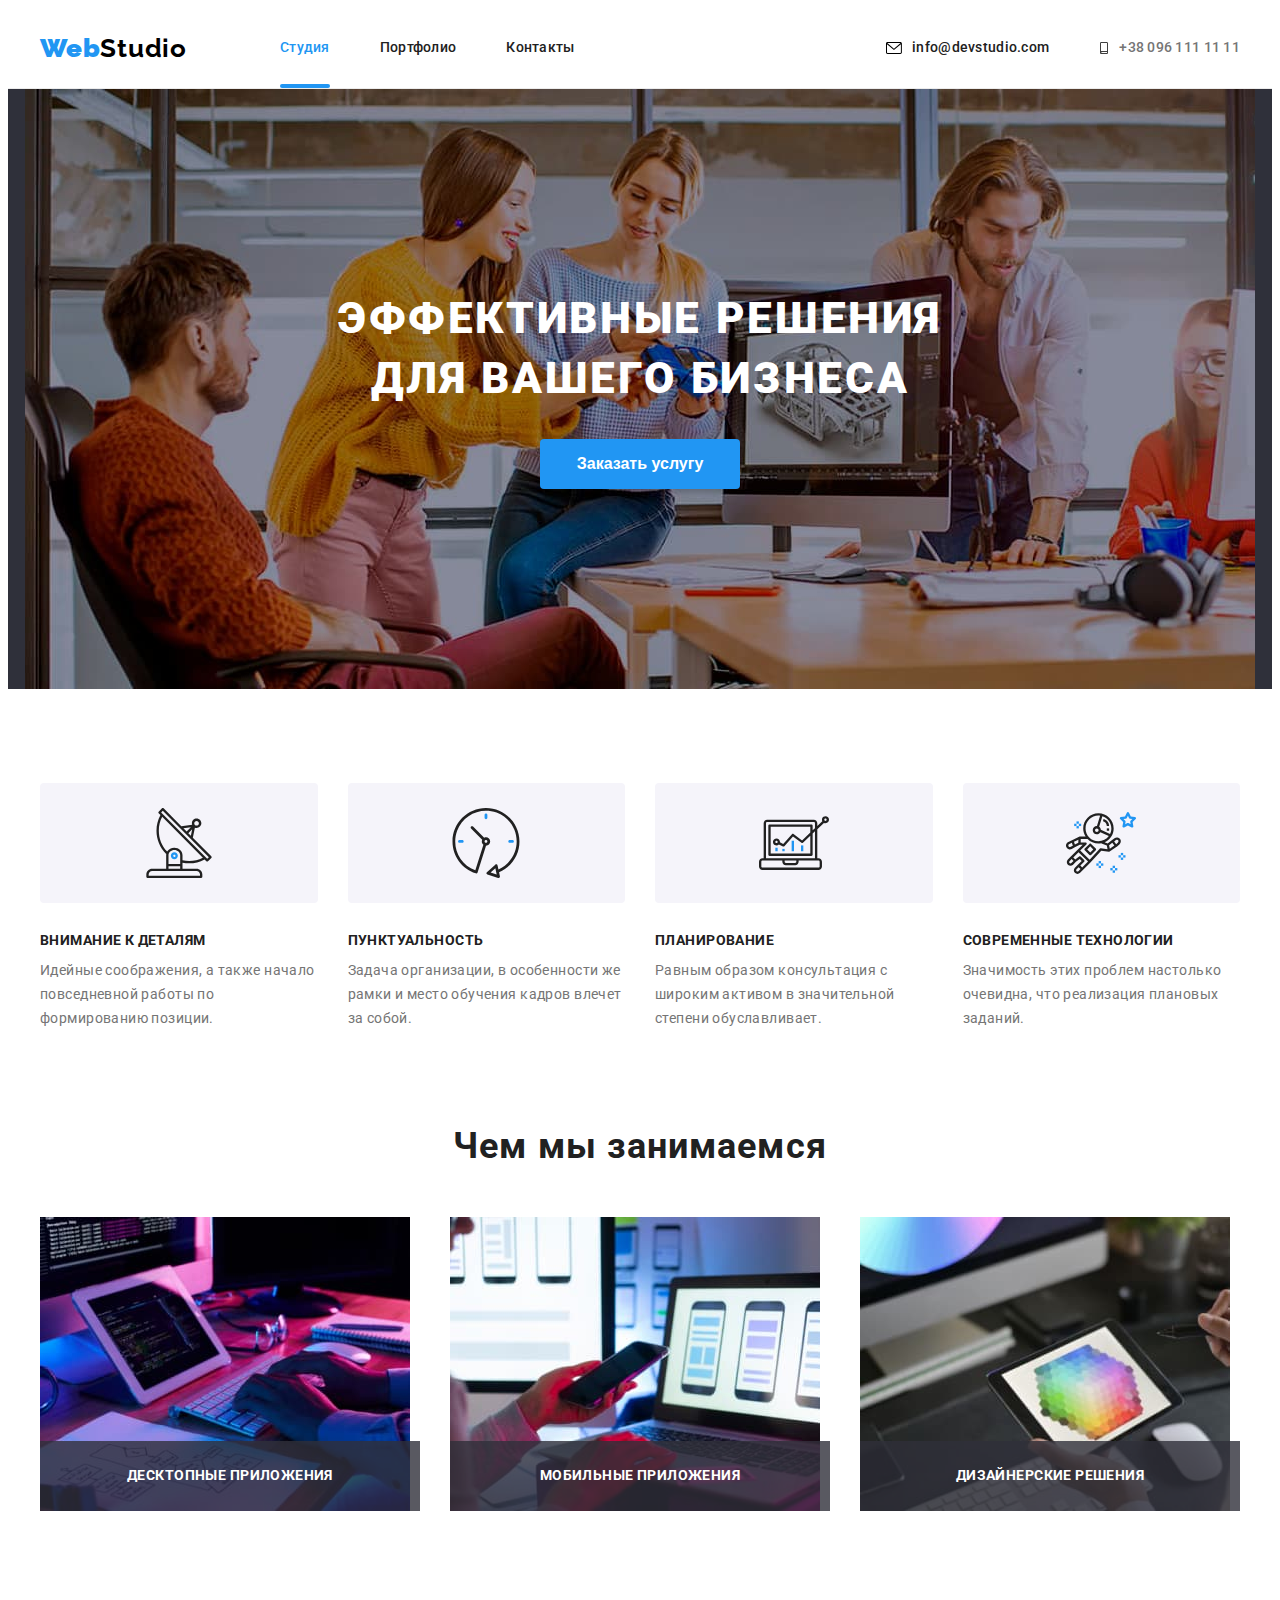
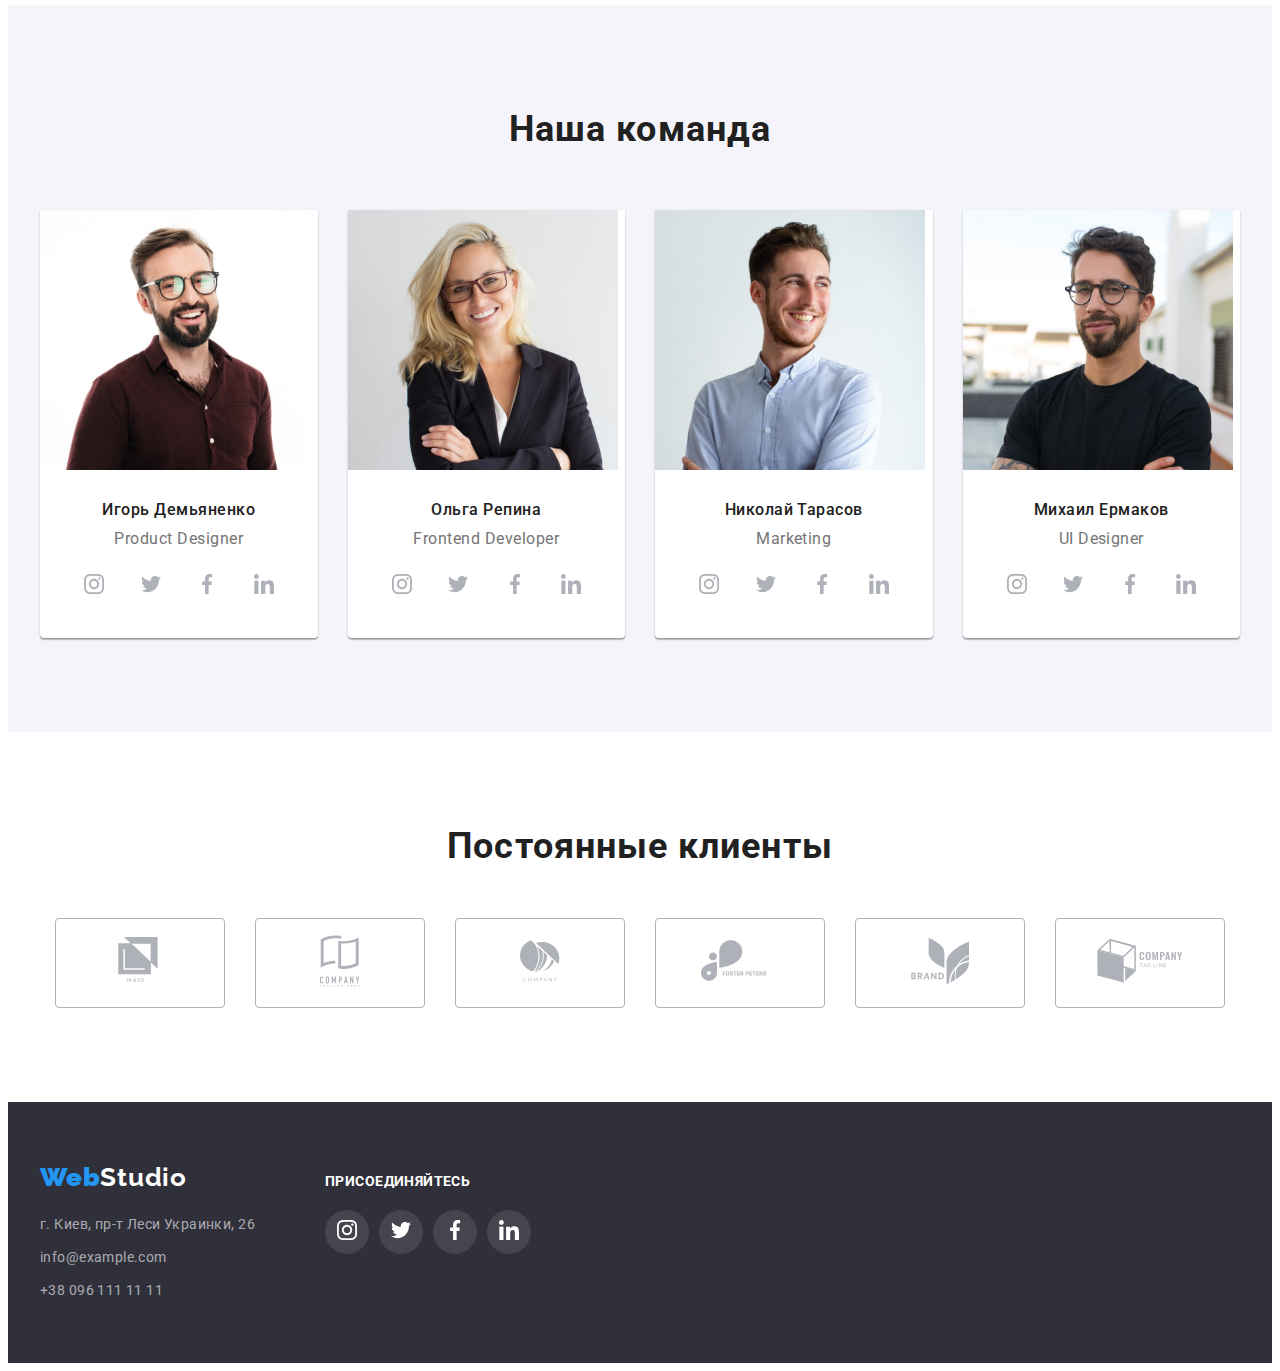
==== index.html @ b09f9c37 "k" ====
<!DOCTYPE html>
<html lang="ru">
  <head>
    <meta charset="UTF-8" />
    <meta http-equiv="X-UA-Compatible" content="IE=edge" />
    <meta name="viewport" content="width=device-width, initial-scale=1.0" />
    <title>Вебстудия</title>
    <link
      rel="stylesheet"
      href="https://cdnjs.cloudflare.com/ajax/libs/modern-normalize/1.0.0/modern-normalize.min.css"
      integrity="sha512-ISS7cAi1PEhQ8jnbJpJZMd29NlhNj4AWYyLOSp2CE/CsHxTCu+r+t0D2yoJudVrd0/8fTVPUVDzY5Tvli75u/g=="
      crossorigin="anonymous"
    />

    <link rel="preconnect" href="https://fonts.gstatic.com" />
    <link
      href="https://fonts.googleapis.com/css2?family=Raleway:ital,wght@1,700&family=Roboto:wght@400;500;700;900&display=swap"
      rel="stylesheet"
    />
    <link rel="stylesheet" href="./css/styles.css" />
  </head>

  <body>
    <header class="header">
      <div class="container header-conteiner">
        <nav class="navigation">
          <a class="logo-link link" href=""
            ><span class="web">Web</span>Studio</a
          >

          <ul class="navigation-list list">
            <li class="navigation-item">
              <a class="navigation-link link current active-nav-link" href="">Студия</a>
            </li>
            <li class="navigation-item">
              <a class="navigation-link link " href="./portfolio.html"
                >Портфолио</a
              >
            </li>
            <li class="navigation-item">
              <a class="navigation-link link" href="">Контакты</a>
            </li>
          </ul>
        </nav>
        <ul class="header-contact-list list">
          <li class="header-contact-list-item">
            <a class="mail-link link" href="mailto:info@devstudio.com">
              <svg class="envelope">
                <use
                  class="envelope-icon"
                  href="./images/sprite.svg#icon-envelope"
                ></use>
              </svg>
              info@devstudio.com</a
            >
          </li>
          <li class="header-contact-list-item">
            <a class="tel-link link" href="tel:+380961111111"
              ><svg class="smartfone">
                <use
                  class="smartfone-icon"
                  href="./images/sprite.svg#icon-smartphone"
                ></use>
              </svg>
              +38 096 111 11 11</a
            >
          </li>
        </ul>
      </div>
    </header>

    <main>
      <!--HERO-->
      <section class="hero">
        <div class="container hero-container">
          <h1 class="hero-title">
            Эффективные решения <br />
            для вашего бизнеса
          </h1>
          <button class="modal-btn" type="button" data-modal-open>Заказать услугу</button>
        </div>
      </section>

      <!--Преимущества-->
      <section class="privelegius">
        <div class="container">
          <h2 class="visually-hidden">Преимущества</h2>
         
          <ul class="privelegius-list list">
            <li class="privelegius-item">
              <div class="privelegius-group">
                <svg class="privelegius-group-icon">
                  <use href="./images/sprite.svg#icon-antenna"></use>
                </svg>
              </div>
              <h3 class="privelegius-title">Внимание к деталям</h3>
              <p class="discription">
                Идейные соображения, а также начало повседневной работы по
                формированию позиции.
              </p>
            </li>
            <li class="privelegius-item">
              <div class="privelegius-group">
                <svg  class="privelegius-group-icon">
                  <use href="./images/sprite.svg#icon-clock"></use>
                </svg>
              </div>
              <h3 class="privelegius-title">Пунктуальность</h3>
              <p class="discription">
                Задача организации, в особенности же рамки и место обучения
                кадров влечет за собой.
              </p>
            </li>
            <li class="privelegius-item">
              <div class="privelegius-group">
                <svg  class="privelegius-group-icon">
                  <use href="./images/sprite.svg#icon-diagram"></use>
                </svg>
              </div class="privelegius-group">
              <h3 class="privelegius-title">Планирование</h3>
              <p class="discription">
                Равным образом консультация с широким активом в значительной
                степени обуславливает.
              </p>
            </li>
            <li class="privelegius-item">
              <div class="privelegius-group">
                <svg  class="privelegius-group-icon">
                  <use href="./images/sprite.svg#icon-astronaut"></use>
                </svg>
              </div>
              <h3 class="privelegius-title">Современные технологии</h3>
              <p class="discription">
                Значимость этих проблем настолько очевидна, что реализация
                плановых заданий.
              </p>
            </li>
          </ul>
        </div>
      </section>
      <!--Вид занятий-->
      <section class="about">
        <div class="container">
          <h2 class="about-title">Чем мы занимаемся</h2>
          <ul class="about-list list">
            <li class="about-list-item">
              <div class="about-list-wrapper">
              <img
                class="about-list-img"
                src="./images/what-we-do/comp.jpg"
                alt="разрабатываем дизайн програм для компьютеров"
                width="370"
                height="294"
              />
              <p class="about-list-text">Десктопные приложения</p>
              </div>
            </li>
            <li class="about-list-item">
              <div class="about-list-wrapper">
              <img
                src="./images/what-we-do/tel.jpg"
                alt="разрабатываем дизайн програм для телефонов"
                width="370"
                height="294"
              />
              <p class="about-list-text">Мобильные приложения</p>
              </div>
            </li>
            <li class="about-list-item">
              <div class="about-list-wrapper">
              <img
                class="about-list-img"
                src="./images/what-we-do/tablet.jpg"
                alt="разрабатываем дизайн програм для планшетов"
                width="370"
                height="294"
              />
              <p class="about-list-text">Дизайнерские решения</p>
              </div>
            </li>
          </ul>
        </div>
      </section>
      <!--Состав команды-->
      <section class="members">
        <div class="container">
          <h2 class="members-title">Наша команда</h2>
          <ul class="members-list list">
            <li class="members-list-item">
              <img
                class="members-list-foto"
                src="./images/our-team/igor.jpg"
                alt="молодой человек в коричневой рубашке и очках улыбается"
                width="270"
                height="260"
              />
              <div class="members-list-wrapper">
                
                <h3 class="name-title">Игорь Демьяненко</h3>
                <p class="profession" lang="en">Product Designer</p>
                <ul class="social-list list">
                  <li class="social-list-item">
                    <a class="social-list-link link" href="">
                      <div class="social-block">
                <svg class="social-list-icon">
                  <use href="./images/sprite.svg#icon-instagram">
                  </use>
                 
                </svg>
                </div>
                </a>
                </li>
                 <li class="social-list-item">
                    <a class="social-list-link link" href="">
                      <div class="social-block">
                <svg class="social-list-icon">
                  <use href="./images/sprite.svg#icon-twitter">
                  </use>
                 
                </svg>
                </div>
                </a>
                </li>
                 <li class="social-list-item">
                    <a class="social-list-link link" href="">
                      <div class="social-block">
                <svg class="social-list-icon">
                  <use href="./images/sprite.svg#icon-facebook">
                  </use>
                 
                </svg>
                </div>
                </a>
                </li>
                 <li class="social-list-item">
                    <a class="social-list-link link" href="">
                      <div class="social-block">
                <svg class="social-list-icon">
                  <use href="./images/sprite.svg#icon-linkedin">
                  </use>
                 
                </svg>
                </div>
                </a>
                </li>
                </ul>
              </div>
            </li>
            <li class="members-list-item">
              <img
                class="members-list-foto"
                src="./images/our-team/olga.jpg"
                alt="белокурая девушка в очках улыбается"
                width="270"
                height="260"
              />
              <div class="members-list-wrapper">
                <h3 class="name-title">Ольга Репина</h3>
                <p class="profession" lang="en">Frontend Developer</p>
                <ul class="social-list list">
                  <li class="social-list-item">
                    <a class="social-list-link link" href="">
                      <div class="social-block">
                <svg class="social-list-icon">
                  <use href="./images/sprite.svg#icon-instagram">
                  </use>
                 
                </svg>
                </div>
                </a>
                </li>
                 <li class="social-list-item">
                    <a class="social-list-link link" href="">
                      <div class="social-block">
                <svg class="social-list-icon">
                  <use href="./images/sprite.svg#icon-twitter">
                  </use>
                 
                </svg>
                </div>
                </a>
                </li>
                 <li class="social-list-item">
                    <a class="social-list-link link" href="">
                      <div class="social-block">
                <svg class="social-list-icon">
                  <use href="./images/sprite.svg#icon-facebook">
                  </use>
                 
                </svg>
                </div>
                </a>
                </li>
                 <li class="social-list-item">
                    <a class="social-list-link link" href="">
                      <div class="social-block">
                <svg class="social-list-icon">
                  <use href="./images/sprite.svg#icon-linkedin">
                  </use>
                 
                </svg>
                </div>
                </a>
                </li>
                </ul>
              </div>
            </li>
            <li class="members-list-item">
              <img
                class="members-list-foto"
                src="./images/our-team/nik.jpg"
                alt="молодой человек в голубой рубашке улыбается"
                width="270"
                height="260"
              />
              <div class="members-list-wrapper">
                <h3 class="name-title">Николай Тарасов</h3>
                <p class="profession" lang="en">Marketing</p>
                <ul class="social-list list">
                  <li class="social-list-item">
                    <a class="social-list-link link" href="">
                      <div class="social-block">
                <svg class="social-list-icon">
                  <use href="./images/sprite.svg#icon-instagram">
                  </use>
                 
                </svg>
                </div>
                </a>
                </li>
                 <li class="social-list-item">
                    <a class="social-list-link link" href="">
                      <div class="social-block">
                <svg class="social-list-icon">
                  <use href="./images/sprite.svg#icon-twitter">
                  </use>
                 
                </svg>
                </div>
                </a>
                </li>
                 <li class="social-list-item">
                    <a class="social-list-link link" href="">
                      <div class="social-block">
                <svg class="social-list-icon">
                  <use href="./images/sprite.svg#icon-facebook">
                  </use>
                 
                </svg>
                </div>
                </a>
                </li>
                 <li class="social-list-item">
                    <a class="social-list-link link" href="">
                      <div class="social-block">
                <svg class="social-list-icon">
                  <use href="./images/sprite.svg#icon-linkedin">
                  </use>
                 
                </svg>
                </div>
                </a>
                </li>
                </ul>
              </div>
            </li>
            <li class="members-list-item">
              <img
                class="members-list-foto"
                src="./images/our-team/mike.jpg"
                alt="молодой человек в черной футболке и очках улыбается"
                width="270"
                height="260"
              />
              <div class="members-list-wrapper">
                <h3 class="name-title">Михаил Ермаков</h3>
                <p class="profession" lang="en">UI Designer</p>
                <ul class="social-list list">
                  <li class="social-list-item">
                    <a class="social-list-link link" href="">
                      <div class="social-block">
                <svg class="social-list-icon">
                  <use href="./images/sprite.svg#icon-instagram">
                  </use>
                 
                </svg>
                </div>
                </a>
                </li>
                 <li class="social-list-item">
                    <a class="social-list-link link" href="">
                      <div class="social-block">
                <svg class="social-list-icon">
                  <use href="./images/sprite.svg#icon-twitter">
                  </use>
                 
                </svg>
                </div>
                </a>
                </li>
                 <li class="social-list-item">
                    <a class="social-list-link link" href="">
                      <div class="social-block">
                <svg class="social-list-icon">
                  <use href="./images/sprite.svg#icon-facebook">
                  </use>
                 
                </svg>
                </div>
                </a>
                </li>
                 <li class="social-list-item">
                    <a class="social-list-link link" href="">
                      <div class="social-block">
                <svg class="social-list-icon">
                  <use href="./images/sprite.svg#icon-linkedin">
                  </use>
                 
                </svg>
                </div>
                </a>
                </li>
                </ul>
        </div>
      </section>
      <!-- Секция постоянные клиенты  -->
      <section class="clients">
        <div class="clients-container container">
          <h2 class="clients-title">Постоянные клиенты</h2>
          <ul class="clients-list list">
            <li class="clients-list-item">
              <a class="clients-list-link link" href="">
                <div class="clients-block">
                <svg width="44" height="48" class="clients-list-icon" >
                  <use href="./images/sprite.svg#icon-logo-one"></use>
                </svg>
                </div>
            </a>
          </li>
            <li class="clients-list-item">
              <a class="clients-list-link link" href="">
                <div class="clients-block">
                 <svg width="40" height="52" class="clients-list-icon" >
                  <use href="./images/sprite.svg#icon-logo-two"></use>
                </svg>
                </div>

            </a>
          </li>
            <li class="clients-list-item">
              <a class="clients-list-link link" href="">
                <div class="clients-block">
                 <svg width="40" height="42" class="clients-list-icon" >
                   
                  <use href="./images/sprite.svg#icon-logo-thre"></use>
                </svg>
                </div>

            </a>
          </li>
            <li class="clients-list-item">
              <a class="clients-list-link link" href="">
                <div class="clients-block">
                 <svg width="78" height="42" class="clients-list-icon" >
                  <use href="./images/sprite.svg#icon-logo-four"></use>
                </svg>
                </div>

            </a>
          </li>
          <li class="clients-list-item">
              <a class="clients-list-link link" href="">
                <div class="clients-block">
                 <svg width="58" height="46" class="clients-list-icon" >
                  <use href="./images/sprite.svg#icon-logo-five"></use>
                </svg>
                </div>

            </a>
          </li>
          <li class="clients-list-item">
              <a class="clients-list-link link" href="">
                <div class="clients-block">
                 <svg width="88" height="44" class="clients-list-icon" >
                  <use href="./images/sprite.svg#icon-logo-six"></use>
                </svg>
                </div>

            </a>
          </li>
          </ul>
        </div>
      </section >
    </main>
    <footer class="footer">
      <h2 class="visually-hidden">Контакты</h2>
      
      <div class="container footer-container">
        <div class="footer-contacts">
        <a class="footer-logo link" href=""
          ><span class="web">Web</span>Studio</a
        >
        
          <address class="address">
            <ul class="footer-list list">
              <li class="footer-list-item">
                <a
                  class="footer-list-link link"
                  href="https://goo.gl/maps/RYazmXWVpMXztePi6"
                  target="_blank"
                  rel="noopener noreferrer"
                  >г. Киев, пр-т Леси Украинки, 26</a
                >
              </li>
              <li class="footer-list-item">
                <a class="footer-list-link link" href="mailto:info@example.com"
                  >info@example.com</a
                >
              </li>
              <li class="footer-list-item">
                <a class="footer-list-link link" href="tel:+380961111111"
                  >+38 096 111 11 11</a
                >
              </li>
            </ul>
          </address>
          </div>
        
      
      <div class="footer-social">
        <b class="footer-social-join">присоединяйтесь</b>
         <ul class="footer-social-list list">
                  <li class="footer-social-list-item">
                    <a class="footer-social-list-link link" href="">
                      <div class="footer-social-block">
                <svg class="footer-social-list-icon">
                  <use href="./images/sprite.svg#icon-instagram">
                  </use>
                 
                </svg>
                </div>
                </a>
                </li>
                 <li class="footer-social-list-item">
                    <a class="footer-social-list-link link" href="">
                      <div class="footer-social-block">
                <svg class="footer-social-list-icon">
                  <use href="./images/sprite.svg#icon-twitter">
                  </use>
                 
                </svg>
                </div>
                </a>
                </li>
                 <li class="footer-social-list-item">
                    <a class="footer-social-list-link link" href="">
                      <div class="footer-social-block">
                <svg class="footer-social-list-icon">
                  <use href="./images/sprite.svg#icon-facebook">
                  </use>
                 
                </svg>
                </div>
                </a>
                </li>
                 <li class="footer-social-list-item">
                    <a class="footer-social-list-link link" href="">
                      <div class="footer-social-block">
                <svg class="footer-social-list-icon">
                  <use href="./images/sprite.svg#icon-linkedin">
                  </use>
                 
                </svg>
                </div>
                </a>
                </li>
                </ul>

      </div>
      </div>
    </footer>
    <div class="backdrop is-hidden" data-modal>
      <div class="modal">
        <button type="button" class="modal-close-btn" data-modal-close>
          <svg class="modal-close-btn-icon">
            <use href="./images/sprite.svg#icon-Vector"></use>
          </svg>
        </button>
      </div>
    </div>
    <script src="./js/modal.js"></script>
  </body>
</html>
---- css/styles.css ----
:root {
  --main-font: "Roboto", sans-serif;
  --secondary-font: "Raleway", sans-serif;
  --accent-color: #2196f3;
}
body {
  font-family: var(--main-font);
}
h1,
h2,
h3,
h4,
h5,
h6,
p {
  margin: 0;
}
ul,
ol {
  margin: 0;
  padding: 0;
}
img {
  display: block;
}
.link {
  text-decoration: none;
}
.list {
  list-style: none;
}
.address {
  font-style: normal;
}
.visually-hidden {
  position: absolute !important;
  clip: rect(1px 1px 1px 1px); /* IE6, IE7 */
  clip: rect(1px, 1px, 1px, 1px);
  padding: 0 !important;
  border: 0 !important;
  height: 1px !important;
  width: 1px !important;
  overflow: hidden;
}
.navigation-list .link.current {
  color: var(--accent-color);
}
/* =======================ШАПКА============================ */
.header {
  padding: 0;
  margin: 0;

  border-bottom: 1px solid #ececec;
}
.header .header-conteiner {
  display: flex;
  align-items: center;
}
.container {
  width: 1200px;
  margin: 0 auto;
  padding-left: 15px;
  padding-right: 15px;
}
.navigation {
  display: flex;
  align-items: center;
}

.navigation-list {
  display: flex;
  align-items: center;
  margin: 0;
  padding: 0;
}

.navigation-item:not(:last-child) {
  margin-right: 50px;
}
.navigation-link {
  font-weight: 500;
  font-size: 14px;
  line-height: 1.14;
  letter-spacing: 0.02em;
  display: block;
  padding: 32px 0;

  color: #212121;
  transition-property: color;
  transition-timing-function: cubic-bezier(0.4, 0, 0.2, 1);
  transition-duration: 250ms;
}
.navigation-list .navigation-item {
  position: relative;
}
.active-nav-link::after {
  content: "";
  position: absolute;
  display: block;
  top: 76px;
  left: 0;
  width: 100%;
  height: 4px;
  border-radius: 2px;
  background: var(--accent-color);
}
.navigation-link:hover,
.navigation-link:focus {
  color: var(--accent-color);
}
.web {
  font-family: var(--secondary-font);

  font-weight: 900;
  font-size: 26px;
  line-height: 1.19x;

  letter-spacing: 0.03em;

  color: var(--accent-color);
}
.logo-link {
  margin-right: 93px;
  font-family: var(--secondary-font);

  font-weight: 700;
  font-size: 26px;
  line-height: 1.19;

  letter-spacing: 0.03em;

  color: #000000;
}
.header-contact-list {
  display: flex;
  align-items: center;

  margin-left: auto;
  padding: 0;
}
.header-contact-list-item {
  display: flex;
  align-items: center;
  margin-left: auto;
}
.envelope {
  display: flex;
  align-items: center;
  width: 16px;
  height: 12px;
  margin-right: 10px;
  transition-property: fill;
  transition-timing-function: cubic-bezier(0.4, 0, 0.2, 1);
}
.envelope:focus,
.envelope:hover {
  fill: var(--accent-color);
}

.mail-link {
  align-items: center;
  display: flex;
  padding: 32px 0;

  margin-right: 50px;
  font-weight: 500;
  font-size: 14px;
  line-height: 1.14;
  letter-spacing: 0.02em;

  color: #212121;
  transition-property: color, fill;
  transition-timing-function: cubic-bezier(0.4, 0, 0.2, 1);
  transition-duration: 250ms;
}
.mail-link:hover,
.mail-link:focus {
  color: var(--accent-color);
  fill: var(--accent-color);
}
.smartfone {
  display: flex;
  align-items: center;
  width: 10px;
  height: 12px;
  margin-right: 10px;
  transition-property: fill;
  transition-timing-function: cubic-bezier(0.4, 0, 0.2, 1);
}
.smartfone:hover,
.smartfone:focus {
  fill: var(--accent-color);
}
.tel-link {
  align-items: center;
  display: flex;
  padding: 32px 0;
  font-weight: 500;
  font-size: 14px;
  line-height: 1.14;
  letter-spacing: 0.02em;

  color: #757575;
  transition-property: color, fill;
  transition-timing-function: cubic-bezier(0.4, 0, 0.2, 1);
  transition-duration: 250ms;
}
.tel-link:hover,
.tel-link:focus {
  color: var(--accent-color);
  fill: var(--accent-color);
}
/* ============================КОНЕЦ ШАПКИ========================== */

/* ===========================ГЛАВНАЯ СТУДИЯ=============================== */
.hero .container {
  padding: 200px 252px;
  text-align: center;

  width: 1200px;
  margin: 0 auto;
  padding-left: 15px;
  padding-right: 15px;
}
.hero-container {
  margin: 0 auto;
  max-width: 1600px;
  background-color: #2f303a;
  background-image: url("../images/hero-logo/main-logo.jpg");
  background-repeat: no-repeat;
  background-size: cover;
}
.hero {
  background-color: #2f303a;
  margin: 0;
}
.hero-title {
  font-weight: 900;
  font-size: 44px;
  line-height: 1.36;
  max-width: calc(100% / 1.72);
  margin: 0 auto 30px auto;

  letter-spacing: 0.06em;
  text-transform: uppercase;

  color: #ffffff;
}
.modal-btn {
  display: block;
  margin: 0 auto;
  font-weight: 700;
  font-size: 16px;
  line-height: 1.9;
  cursor: pointer;
  min-width: 200px;
  padding-top: 10px;
  padding-bottom: 10px;
  padding-left: 32px;
  padding-right: 32px;

  color: #ffffff;
  background: #2196f3;
  box-shadow: 0px 4px 4px rgba(0, 0, 0, 0.15);
  border: transparent;
  border-radius: 4px;
}
.privelegius {
  margin: 0;
  padding: 94px 0;
}
.privelegius-group {
  display: flex;
  justify-content: center;
  align-items: center;
  margin-bottom: 30px;
  padding-top: 25px;
  padding-bottom: 25px;
  padding-left: 100px;
  padding-right: 100px;
  background: #f5f4fa;
  border-radius: 4px;
}
.privelegius-group-icon {
  width: 70px;
  height: 70px;
}
.privelegius-title {
  margin-bottom: 10px;
  font-weight: 700;
  font-size: 14px;
  line-height: 1.14;
  letter-spacing: 0.03em;
  text-transform: uppercase;

  color: #212121;
}
.privelegius-list {
  display: flex;
  margin-left: -30px;
  margin-top: -30px;
}
.privelegius-item {
  flex-basis: calc(100% / 4 - 30px);
  margin-left: 30px;
  margin-top: 30px;
}
.discription {
  font-weight: normal;
  font-size: 14px;
  line-height: 1.71;
  margin: 0;

  letter-spacing: 0.03em;

  color: #757575;
}
.about-title {
  text-align: center;

  margin-bottom: 50px;
  font-weight: 700;
  font-size: 36px;
  line-height: 1.17;

  letter-spacing: 0.03em;

  color: #212121;
}
.about {
  margin: 0;
  padding-bottom: 94px;
}
.about-list {
  display: flex;
  flex-wrap: wrap;
  margin-left: -30px;

  margin-top: -30px;
}
.about-list-item {
  flex-basis: calc(100% / 3 - 30px);
  margin-left: 30px;
  margin-top: 30px;
}
.about-list-img {
  display: block;
  max-width: 100%;
}
.about-list-wrapper {
  position: relative;
}
.about-list-text {
  position: absolute;
  bottom: 0;
  right: 0;
  background-color: rgba(47, 48, 58, 0.8);
  width: 100%;
  padding-top: 27px;
  padding-bottom: 27px;
  font-family: var(--main-font);
  font-weight: bold;
  font-size: 14px;
  line-height: 1.14;
  text-align: center;
  letter-spacing: 0.03em;
  text-transform: uppercase;

  color: #ffffff;
}
.social-list {
  display: flex;
  align-items: center;
  justify-content: space-between;
  margin-left: 32px;
  margin-right: 32px;
  background: #ffffff;
  margin-top: 16px;
}
.social-list-link {
  display: flex;
  justify-content: center;
  align-items: center;
  width: 44px;
  height: 44px;
  border-radius: 50%;
  transition-property: background-color;
  transition-duration: 250ms;
  transition-timing-function: cubic-bezier(0.4, 0, 0.2, 1);
}
.social-list-icon {
  width: 20px;
  height: 20px;
  fill: #afb1b8;
  transition-property: fill;
  transition-duration: 250ms;
  transition-timing-function: cubic-bezier(0.4, 0, 0.2, 1);
}
.social-list-link:focus,
.social-list-link:hover {
  background-color: var(--accent-color);
}
.social-list-link:hover .social-list-icon {
  fill: #ffffff;
}
.social-list-link:focus .social-list-icon {
  fill: #ffffff;
}

.members {
  margin: 0;

  background-color: #f5f4fa;
  padding-top: 94px;
  padding-bottom: 94px;
}
.members-title {
  text-align: center;
  margin-bottom: 50px;
  font-weight: 700;
  font-size: 36px;
  line-height: 1.7;

  letter-spacing: 0.03em;

  color: #212121;
}
.members-list {
  display: flex;
  flex-wrap: wrap;
  margin-left: -30px;
  margin-top: -30px;
}
.members-list-item {
  flex-basis: calc(100% / 4 - 30px);
  margin-left: 30px;
  margin-top: 30px;
  box-shadow: 0px 1px 3px rgba(0, 0, 0, 0.12), 0px 1px 1px rgba(0, 0, 0, 0.14),
    0px 2px 1px rgba(0, 0, 0, 0.2);
  border-radius: 0px 0px 4px 4px;
  background: #ffffff;
}
.members-list-foto {
  display: block;
  max-width: 100%;
}
.members-list-wrapper {
  padding-top: 30px;
  padding-bottom: 30px;
}
.name-title {
  font-weight: 500;
  font-size: 16px;
  line-height: 1.19;
  text-align: center;
  margin-bottom: 10px;

  letter-spacing: 0.03em;

  color: #212121;
}
.profession {
  font-weight: 400;
  font-size: 16px;
  line-height: 1.19;
  text-align: center;

  letter-spacing: 0.03em;

  color: #757575;
}
.clients {
  display: flex;
  align-items: center;
  justify-content: center;
  padding-top: 94px;
  padding-bottom: 94px;
}
.clients-title {
  font-family: var(--main-font);
  font-style: normal;
  font-weight: bold;
  font-size: 36px;
  line-height: 1.16;
  text-align: center;
  letter-spacing: 0.03em;
  margin-bottom: 50px;

  color: #212121;
}
.clients-list {
  display: flex;
  align-items: center;
  justify-content: center;
  flex-wrap: wrap;
  margin-left: -30px;
  margin-top: -30px;
}

.clients-list-link {
  flex-basis: calc(100% / 6 - 30px);
  margin-left: 30px;
  margin-top: 30px;
  width: 170px;
  height: 90px;
  border: 1px solid #afb1b8;
  box-sizing: border-box;
  border-radius: 4px;
  display: inline-flex;
  justify-content: center;
  align-items: center;
  transition: border-color 250ms cubic-bezier(0.4, 0, 0.2, 1);
}
.clients-list-link:focus,
.clients-list-link:hover {
  border-color: var(--accent-color);
}
.clients-list-link:focus .clients-list-icon {
  fill: var(--accent-color);
}
.clients-list-link:hover .clients-list-icon {
  fill: var(--accent-color);
}

.clients-list-link:hover .clients-list-icon {
  border-color: var(--accent-color);
}
.clients-list-link:focus .clients-list-icon {
  border-color: var(--accent-color);

  cursor: pointer;
}

.clients-list-icon {
  fill: #afb1b8;
  transition: fill 250ms cubic-bezier(0.4, 0, 0.2, 1);
}
/* =======================КОНЕЦ ГЛАВНОЙ СТУДИИ================== */

/* ===============================ФУТЕР========================== */
.footer {
  display: flex;
  background-color: #2f303a;
  padding-top: 60px;
  padding-bottom: 60px;
}

.footer-logo {
  display: block;

  margin-bottom: 20px;
  font-family: var(--secondary-font);

  font-weight: bold;
  font-size: 26px;
  line-height: 1.19;

  letter-spacing: 0.03em;

  color: #ffffff;
}
.footer-list-item:not(:last-child) {
  margin-bottom: 9px;
}

.footer-list-link {
  font-weight: 400;
  font-size: 14px;
  line-height: 1.71;

  letter-spacing: 0.03em;

  color: #ffffff99;
  transition-property: color;
  transition-duration: 250ms;
  transition-timing-function: cubic-bezier(0.4, 0, 0.2, 1);
}
.footer-list-link:hover,
.footer-list-link:focus {
  color: #ffffff;
}
.footer-container {
  display: flex;
  align-items: baseline;
}
.footer-social {
  margin-left: 70px;
}
.footer-social-list-item:not(:last-child) {
  margin-right: 10px;
}
.footer-social-join {
  font-family: var(--main-font);

  font-weight: bold;
  font-size: 14px;
  line-height: 1.14;
  letter-spacing: 0.03em;
  text-transform: uppercase;

  color: #ffffff;
}
.footer-social-list {
  display: flex;
  align-items: center;
  justify-content: space-between;
  margin-top: 20px;
}
.footer-social-list-link {
  display: flex;
  justify-content: center;
  align-items: center;
  width: 44px;
  height: 44px;
  border-radius: 50%;
  background: rgba(255, 255, 255, 0.1);
  transition-property: background-color;
  transition-duration: 250ms;
  transition-timing-function: cubic-bezier(0.4, 0, 0.2, 1);
}
.footer-social-list-icon {
  width: 20px;
  height: 20px;
  fill: #ffffff;
}
.footer-social-list-link:hover {
  background-color: var(--accent-color);
}

/* ======================КОНЕЦ ФУТЕРА===================== */
/* =====================Модальное окно==================== */
.backdrop {
  position: fixed;
  top: 0;
  left: 0;
  width: 100vw;
  height: 100vh;
  background-color: rgba(0, 0, 0, 0.2);
  transition: all 250ms cubic-bezier(0.4, 0, 0.2, 1);
}
.modal {
  position: absolute;
  top: 50%;
  left: 50%;
  transform: translate(-50%, -50%);
  width: 528px;
  height: 580px;
  background-color: #ffffff;
  box-shadow: 0px 1px 3px rgba(0, 0, 0, 0.12), 0px 1px 1px rgba(0, 0, 0, 0.14),
    0px 2px 1px rgba(0, 0, 0, 0.2);
  border-radius: 4px;
}
.modal-close-btn {
  position: absolute;
  top: 8px;
  right: 8px;

  width: 30px;
  height: 30px;
  background: #ffffff;
  border: 1px solid rgba(0, 0, 0, 0.1);
  border-radius: 50%;
  cursor: pointer;
}
.modal-close-btn-icon {
  width: 11px;
  height: 11px;
}
.is-hidden {
  opacity: 0;
  visibility: hidden;
  pointer-events: none;
}
/* ======================Конец модального окна============== */

/* =========================ГЛАВНАЯ ПОРТФОЛИО================== */
.nav-btn {
  margin: 0;
  padding: 94px 0;
}
.nav-btn-list {
  display: flex;

  justify-content: center;
  margin: 0 0 50px 0;
  padding: 0;
}
.navigation-btn-list-item:not(:last-child) {
  margin-right: 8px;
}
.nav-btn-list-but {
  display: block;
  padding: 6px 22px;
  font-weight: 500;
  font-size: 16px;
  line-height: 1.62;
  border: transparent;
  border-radius: 4px;

  letter-spacing: 0.03em;

  color: #212121;
  transition-property: background, color, box-shadow;
  transition-duration: 250ms;
  transition-timing-function: cubic-bezier(0.4, 0, 0.2, 1);
}
.nav-btn-list-but:hover,
.nav-btn-list-but:focus {
  background: var(--accent-color);
  color: #ffffff;
  box-shadow: 0px 3px 1px rgba(0, 0, 0, 0.1), 0px 1px 2px rgba(0, 0, 0, 0.08),
    0px 2px 2px rgba(0, 0, 0, 0.12);
}
.elements-list {
  display: flex;
  flex-wrap: wrap;
  margin-top: -30px;
  margin-left: -30px;
  padding-top: 34px;
  padding-bottom: 94px;
}
.elements-list-item {
  flex-basis: calc(100% / 3 - 30px);
  margin-left: 30px;
  margin-top: 30px;
  border: 1px solid #eee;
  transition: box-shadow 250ms cubic-bezier(0.4, 0, 0.2, 1);
}
.elements-list-img {
  display: block;
  align-items: center;
  max-width: 100%;
}
.elements-list-discribe {
  position: relative;
  overflow: hidden;
}
.overlay {
  font-family: var(--main-font);

  font-weight: normal;
  font-size: 18px;
  line-height: 1.55;

  letter-spacing: 0.03em;

  color: #ffffff;
  position: absolute;
  top: 0;
  left: 0;
  padding-left: 24px;
  padding-top: 62px;
  padding-bottom: 62px;
  padding-right: 24px;
  height: 101%;
  width: 101%;
  background: rgba(33, 150, 243, 0.9);
  overflow: auto;
  transform: translateY(100%);
  transition: transform 250ms cubic-bezier(0.4, 0, 0.2, 1);
}
.elements-list-link:focus .overlay,
.elements-list-link:hover .overlay {
  transform: translateY(0%);
}
.elements-list-wrapper {
  padding-top: 20px;
  padding-bottom: 20px;
}
.elements-list-title {
  margin: 0 0 4px 0;
  padding: 0 24px;
  font-weight: 700;
  font-size: 18px;
  line-height: 2;

  letter-spacing: 0.06em;

  color: #212121;
}
.elements-list-progects {
  padding: 0 24px;
  font-weight: normal;
  font-size: 16px;
  line-height: 1.88;

  letter-spacing: 0.03em;

  color: #757575;
}
.elements-list-item:hover {
  box-shadow: 0px 1px 1px rgba(0, 0, 0, 0.12), 0px 4px 4px rgba(0, 0, 0, 0.06),
    1px 4px 6px rgba(0, 0, 0, 0.16);
}
/* ======================КОНЕЦ ГЛАВНОЙ ПОРТФОЛИО=============== */
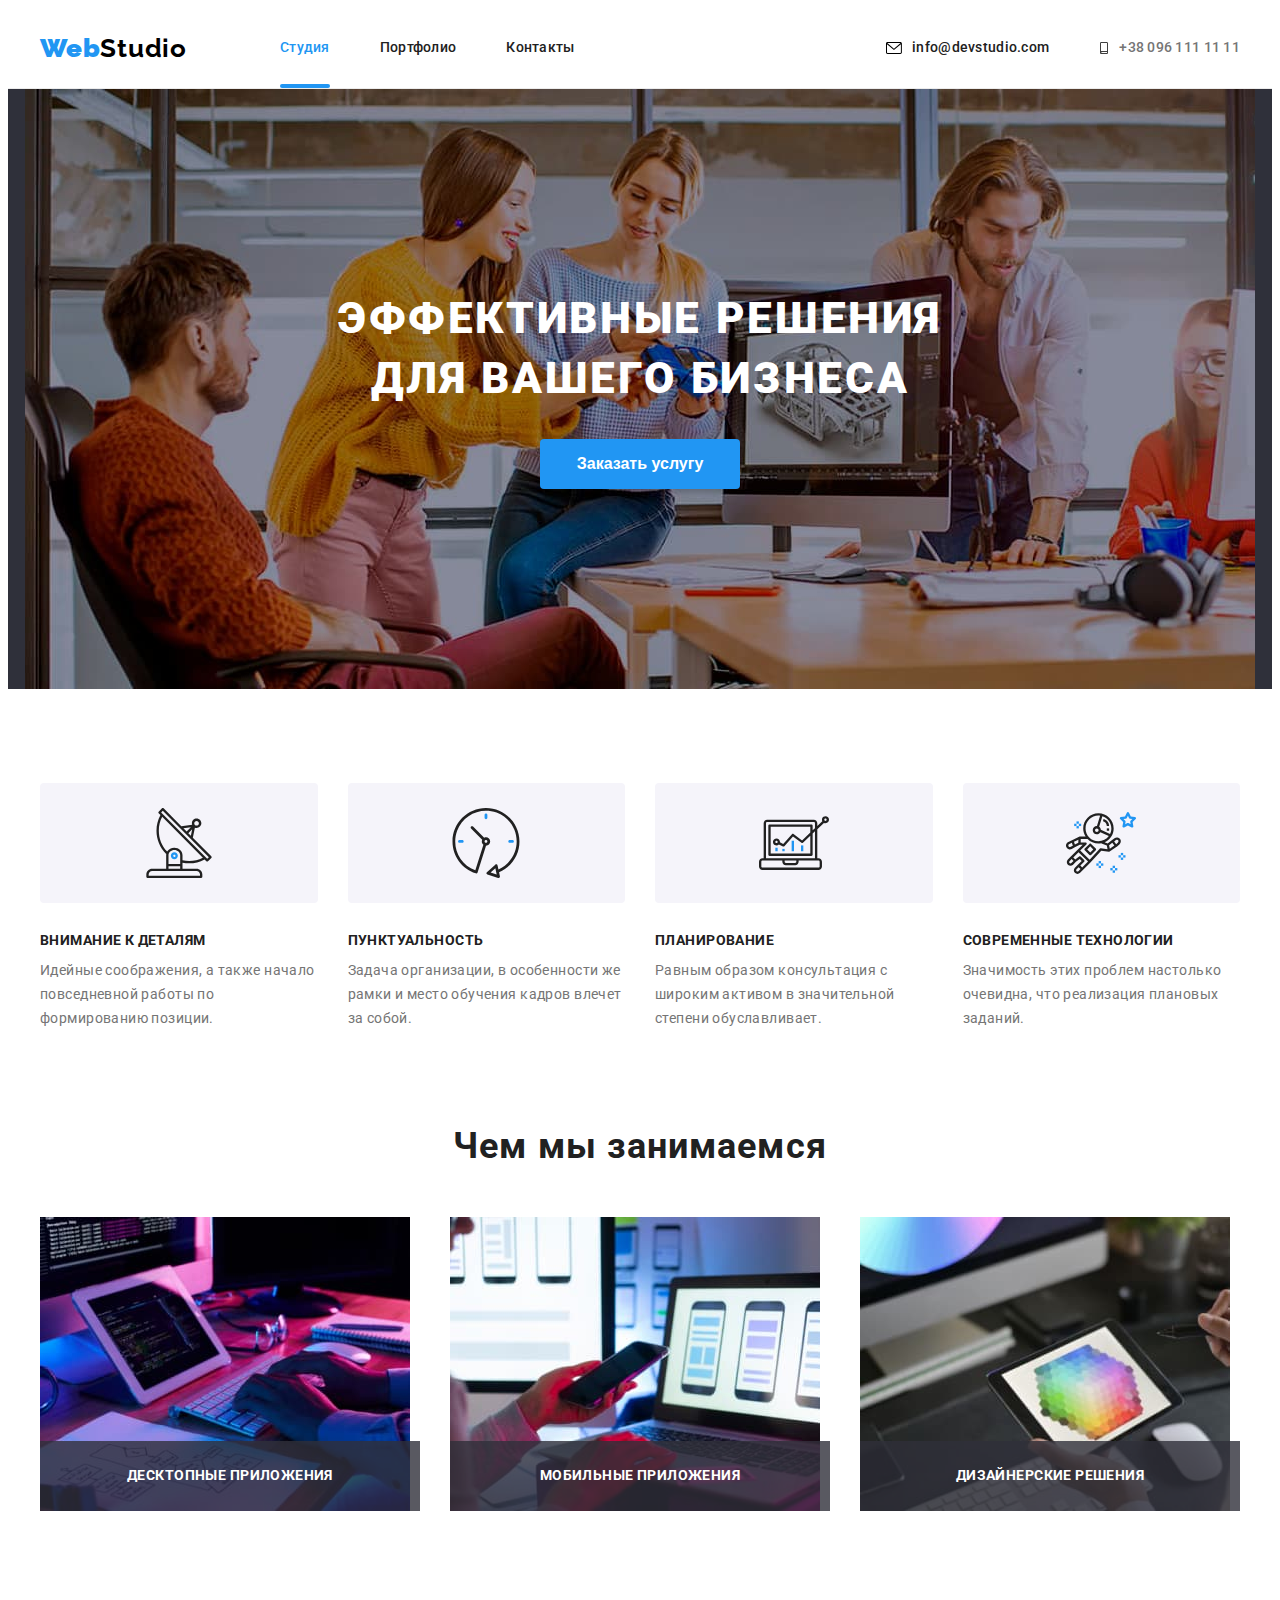
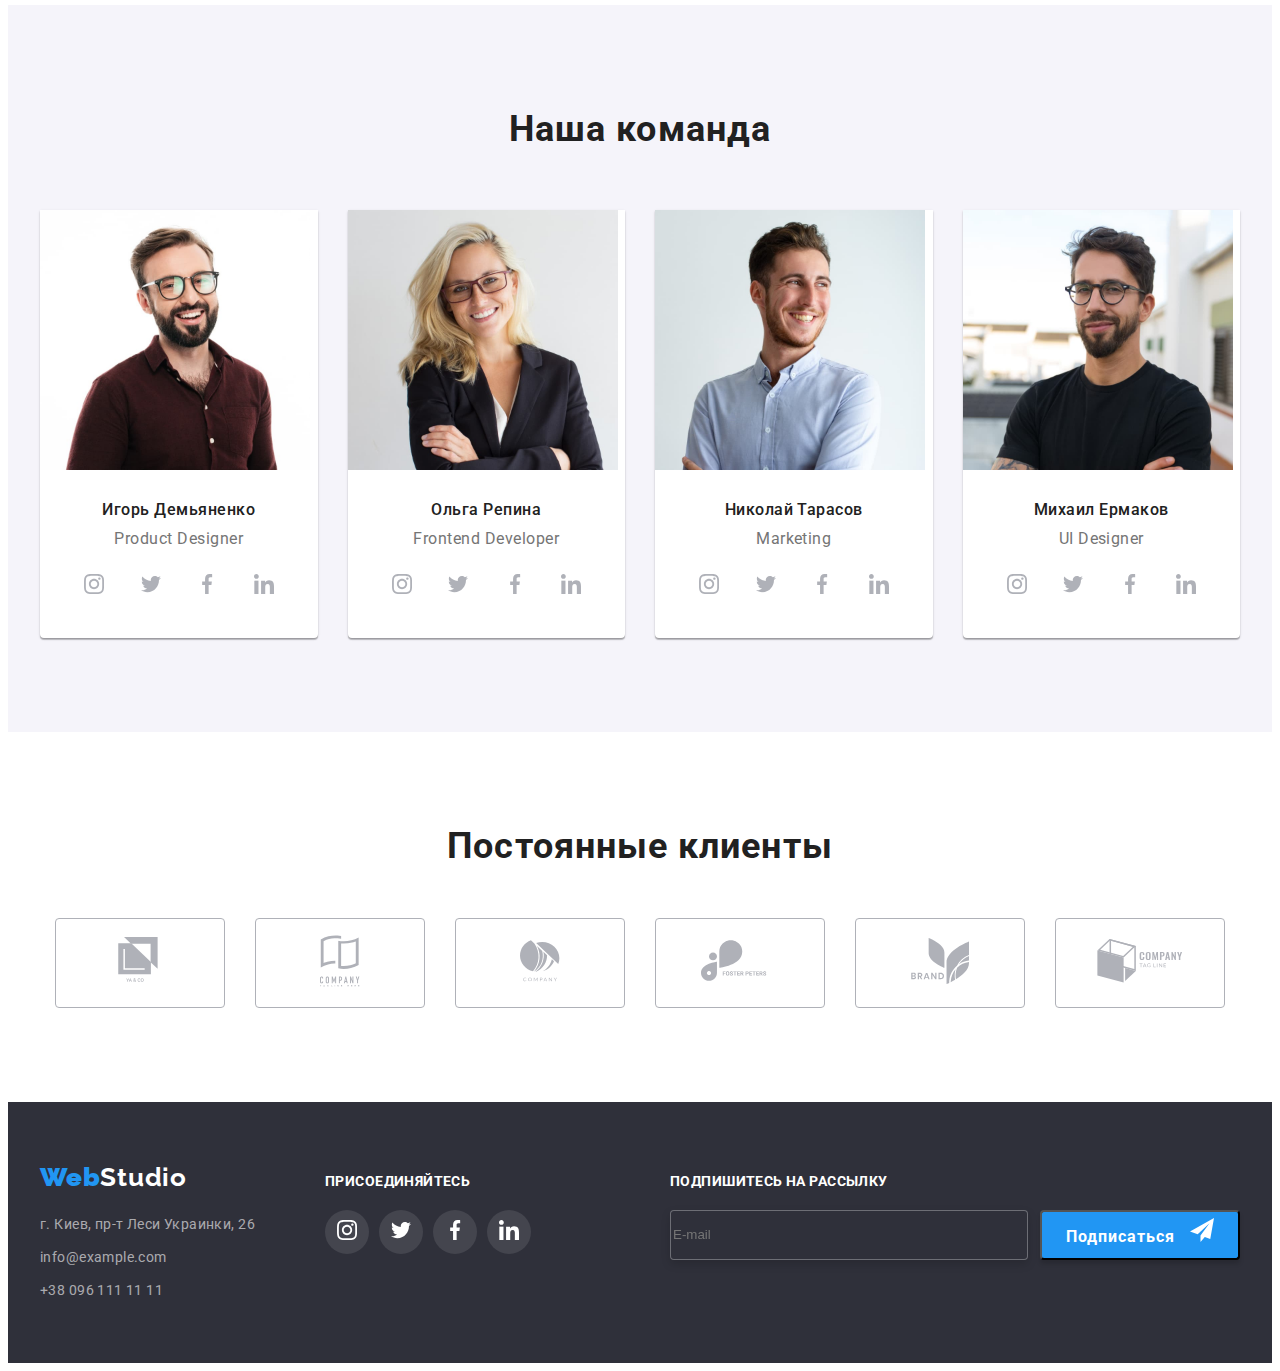
==== commit 4bf9df0d: "форма футера" ====
--- a/index.html
+++ b/index.html
@@ -577,7 +577,21 @@
                 </ul>
 
       </div>
+      <div class="footer-sign">
+      <b class="footer-masage">Подпишитесь на рассылку</b>
+      <form class="footer-sign-form" action="">
+        <input class="footer-sign-mail" type="email" name="user-mail" id="" placeholder="E-mail">
+        <button type="submit" class="footer-sign-btn">Подписаться
+          <svg class="footer-icon-send" height="24" width="24">
+            <use href="./images/sprite.svg#icon-icon-send">
+              
+            </use>
+          </svg>
+        </button>
+      </form>
       </div>
+      </div>
+      
     </footer>
     <div class="backdrop is-hidden" data-modal>
       <div class="modal">
--- a/css/styles.css
+++ b/css/styles.css
@@ -626,7 +626,57 @@
 .footer-social-list-link:hover {
   background-color: var(--accent-color);
 }
-
+.footer-sign {
+  margin-left: auto;
+}
+.footer-masage {
+  font-family: var(--main-font);
+
+  font-weight: bold;
+  font-size: 14px;
+  line-height: 1.14;
+  letter-spacing: 0.03em;
+  text-transform: uppercase;
+
+  color: #ffffff;
+}
+.footer-sign-form {
+  display: flex;
+  align-items: center;
+  justify-content: space-between;
+  margin-top: 20px;
+}
+.footer-sign-mail {
+  width: 358px;
+  height: 50px;
+  background-color: #2f303a;
+  border: 1px solid rgba(255, 255, 255, 0.3);
+  box-sizing: border-box;
+  filter: drop-shadow(0px 4px 4px rgba(0, 0, 0, 0.15));
+  border-radius: 4px;
+}
+.footer-sign-btn {
+  font-family: var(--main-font);
+  font-weight: bold;
+  font-size: 16px;
+  line-height: 1.87;
+
+  align-items: center;
+  text-align: center;
+  letter-spacing: 0.06em;
+  justify-content: space-between;
+
+  color: #ffffff;
+  width: 200px;
+  height: 50px;
+  box-shadow: 0px 4px 4px rgba(0, 0, 0, 0.15);
+  border-radius: 4px;
+  background: var(--accent-color);
+  margin-left: 12px;
+}
+.footer-icon-send {
+  margin-left: 10px;
+}
 /* ======================КОНЕЦ ФУТЕРА===================== */
 /* =====================Модальное окно==================== */
 .backdrop {
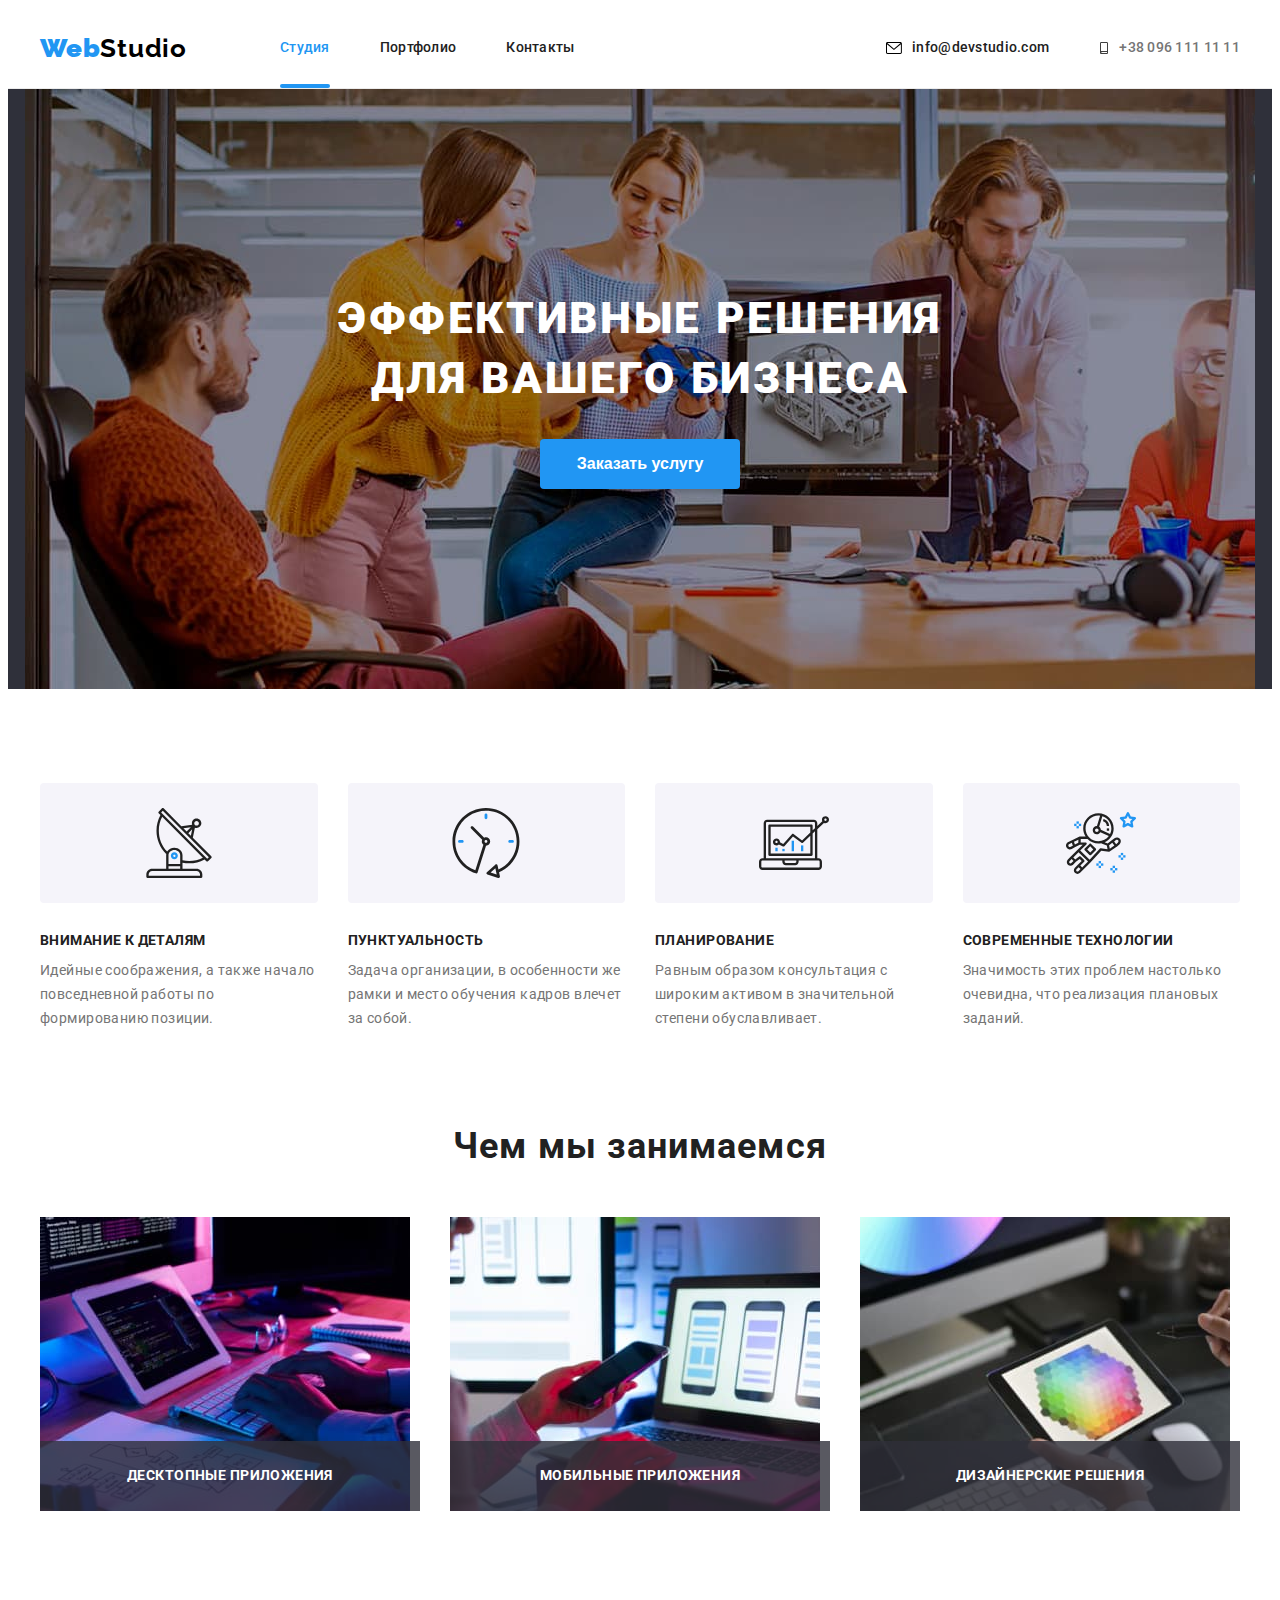
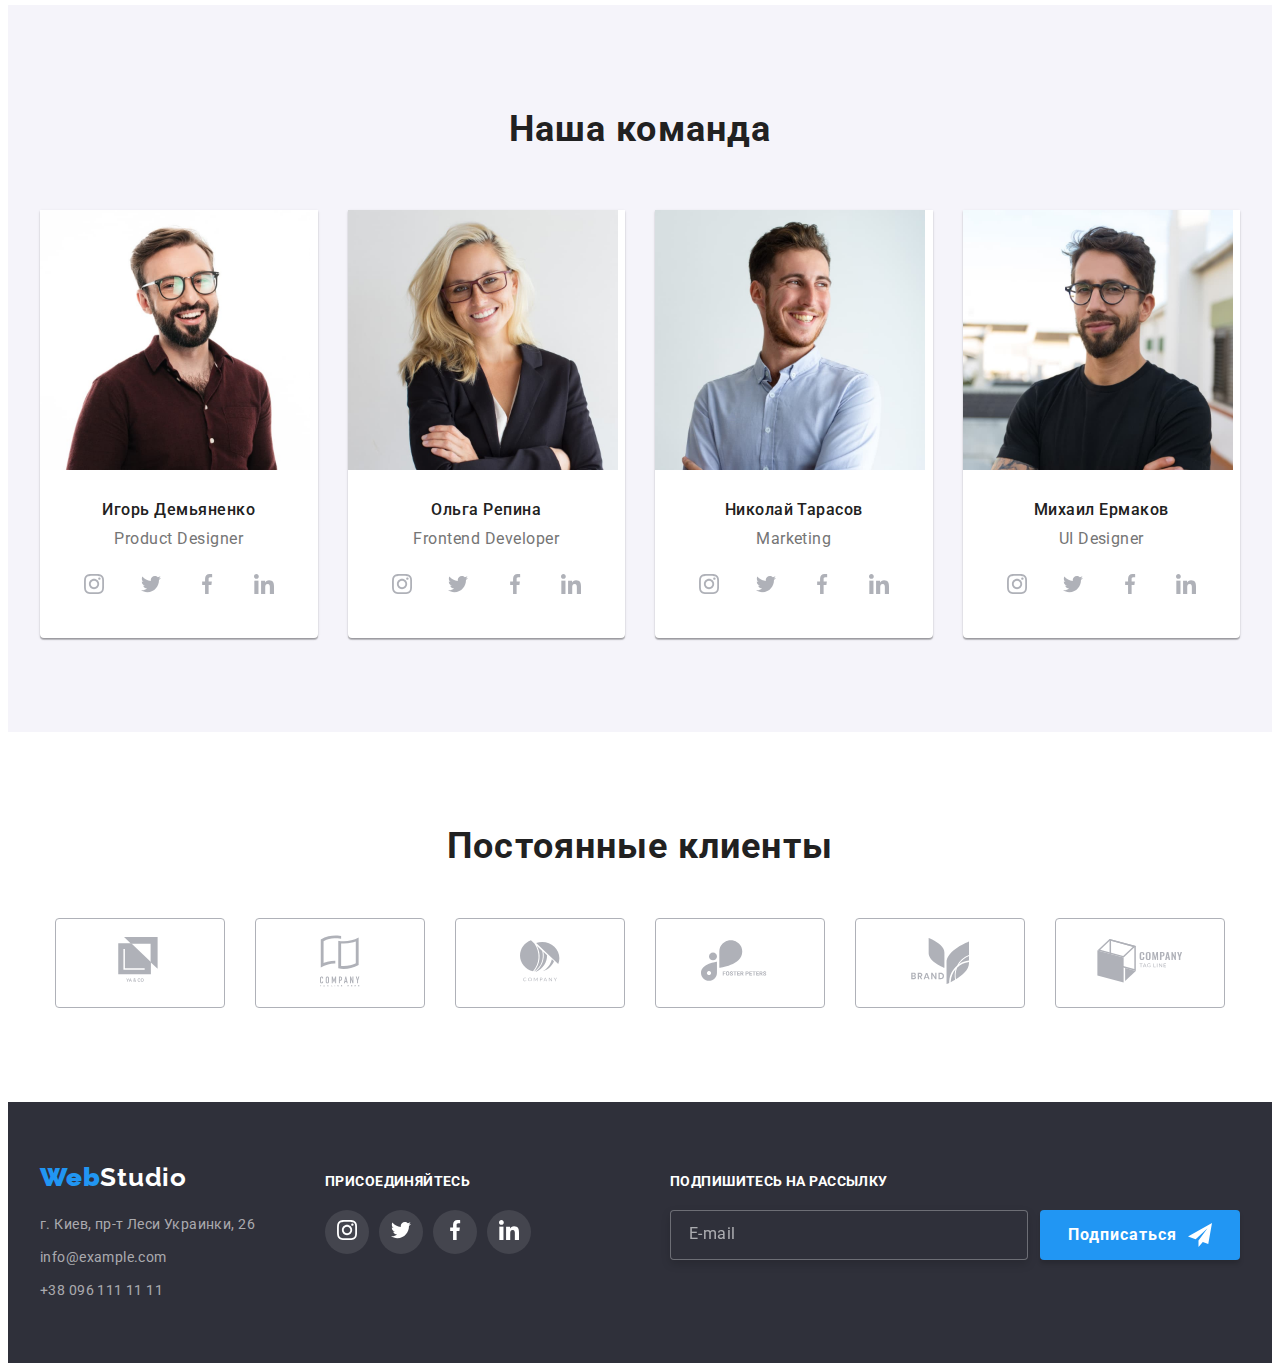
==== commit 9e4d5e82: "f" ====
--- a/index.html
+++ b/index.html
@@ -580,7 +580,7 @@
       <div class="footer-sign">
       <b class="footer-masage">Подпишитесь на рассылку</b>
       <form class="footer-sign-form" action="">
-        <input class="footer-sign-mail" type="email" name="user-mail" id="" placeholder="E-mail">
+                <input class="footer-sign-mail" type="email" name="user-mail" id="" placeholder="E-mail">
         <button type="submit" class="footer-sign-btn">Подписаться
           <svg class="footer-icon-send" height="24" width="24">
             <use href="./images/sprite.svg#icon-icon-send">
@@ -588,6 +588,7 @@
             </use>
           </svg>
         </button>
+        
       </form>
       </div>
       </div>
--- a/css/styles.css
+++ b/css/styles.css
@@ -654,6 +654,21 @@
   box-sizing: border-box;
   filter: drop-shadow(0px 4px 4px rgba(0, 0, 0, 0.15));
   border-radius: 4px;
+  outline: none;
+  color: rgba(255, 255, 255, 0.6);
+}
+.footer-sign-mail::placeholder {
+  font-family: var(--main-font);
+  font-weight: normal;
+  font-size: 16px;
+  line-height: 1.25;
+  align-items: center;
+  letter-spacing: 0.03em;
+
+  color: rgba(255, 255, 255, 0.6);
+  padding-left: 16px;
+  padding-top: 15px;
+  padding-bottom: 15px;
 }
 .footer-sign-btn {
   font-family: var(--main-font);
@@ -662,21 +677,28 @@
   line-height: 1.87;
 
   align-items: center;
-  text-align: center;
+  cursor: pointer;
+  display: inline-flex;
+
   letter-spacing: 0.06em;
   justify-content: space-between;
 
   color: #ffffff;
-  width: 200px;
-  height: 50px;
+  min-width: 200px;
   box-shadow: 0px 4px 4px rgba(0, 0, 0, 0.15);
   border-radius: 4px;
   background: var(--accent-color);
   margin-left: 12px;
+  border: transparent;
+  padding-left: 28px;
+  padding-top: 10px;
+  padding-bottom: 10px;
+  padding-right: 28px;
 }
 .footer-icon-send {
   margin-left: 10px;
 }
+
 /* ======================КОНЕЦ ФУТЕРА===================== */
 /* =====================Модальное окно==================== */
 .backdrop {
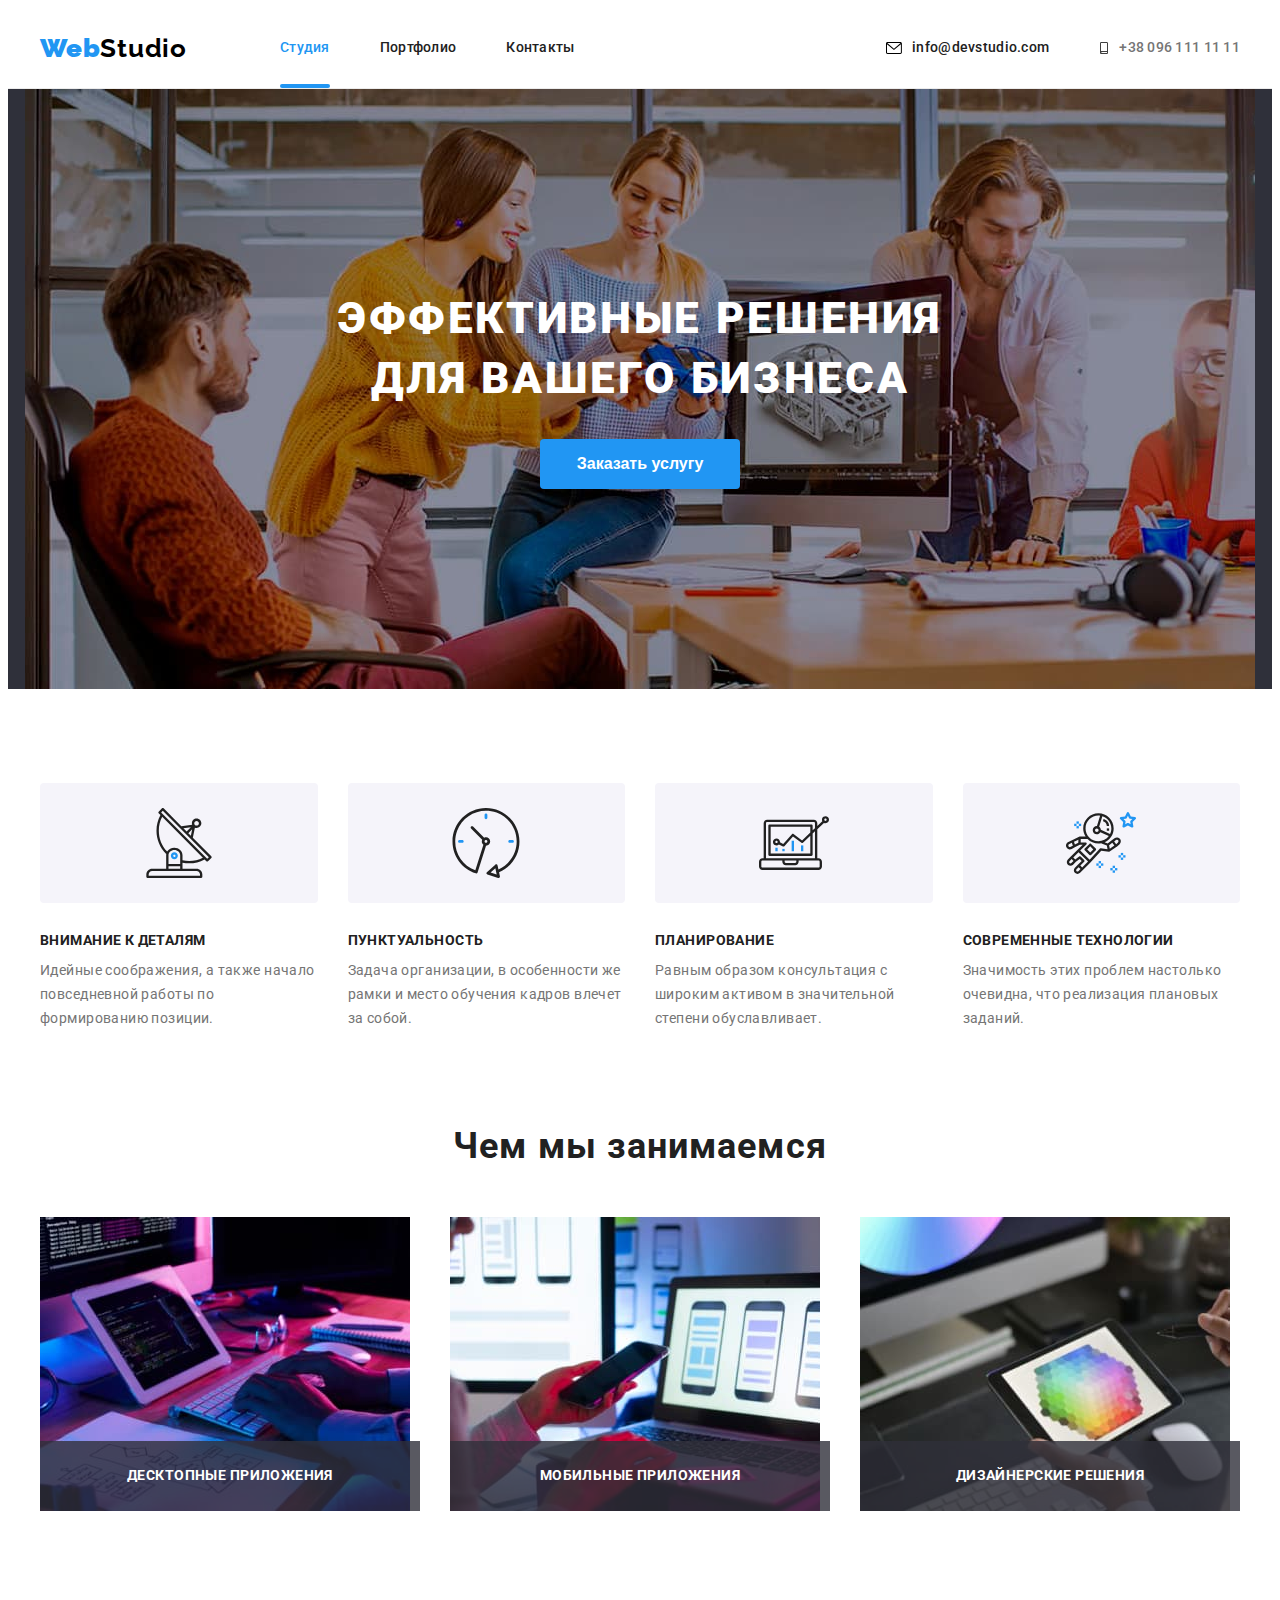
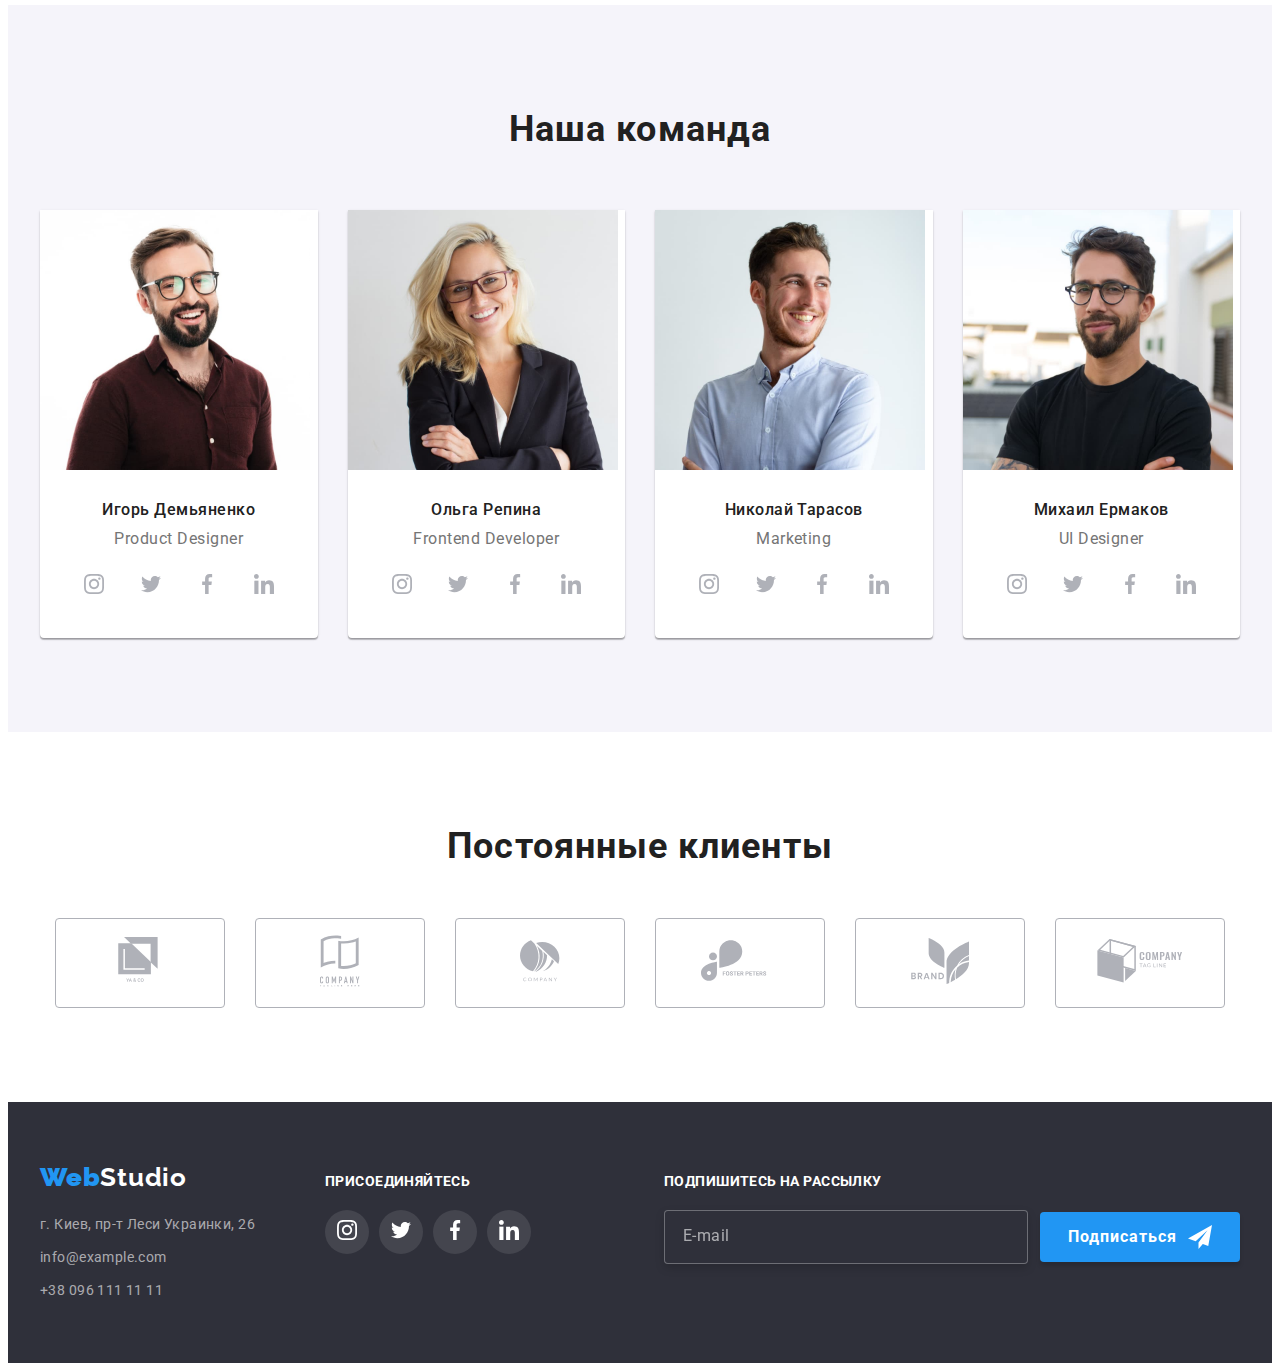
==== commit 29737427: "модал инпут" ====
--- a/index.html
+++ b/index.html
@@ -601,6 +601,53 @@
             <use href="./images/sprite.svg#icon-Vector"></use>
           </svg>
         </button>
+        <b class="modal-discription">Оставьте свои данные, мы вам перезвоним</b>
+        <form action="" class="modal-form">
+          
+            <label for="" class="modal-form-field">
+            Имя
+            <div class="modal-form-block">
+             <input type="text" name="user-name" class="modal-form-input" required minlength="3">
+             <svg class="modal-form-icon">
+               <use href="./images/sprite.svg#icon-person"></use>
+             </svg>
+             </div>
+          </label>
+          
+          
+            <label for="" class="modal-form-field">
+             Телефон
+             <div class="modal-form-block">
+             <input type="tel" name="user-phone" class="modal-form-input" 
+             pattern="[0-9]{3}-[0-9]{3}-[0-9]{2}-[0-9]{2}" title="098-111-11-11">
+              <svg class="modal-form-icon">
+               <use href="./images/sprite.svg#icon-phone"></use>
+             </svg>
+              </div>
+          </label>
+         
+         
+          
+             <label for="" class="modal-form-field">
+             Почта
+             <div class="modal-form-block">
+             <input type="email" name="user-mail" class="modal-form-input" required>
+              <svg class="modal-form-icon">
+               <use href="./images/sprite.svg#icon-email"></use>
+             </svg>
+              </div>
+          </label>      
+                   
+                   
+          <label for="" class="modal-form-field">
+            Комментарий
+             <textarea name="user-coment" class="modal-form-coment" placeholder="Введите текст"></textarea>
+          </label>
+          <input type="checkbox" name="user-check" class="modal-form-check">
+          <label class="modal-form-check-desk" for="">Соглашаюсь с рассылкой и принимаю <a href=""> Условия договора</a>
+          </label>
+          <button type="submit" class="modal-form-btn">Отправить</button>
+        </form>
       </div>
     </div>
     <script src="./js/modal.js"></script>
--- a/css/styles.css
+++ b/css/styles.css
@@ -651,7 +651,6 @@
   height: 50px;
   background-color: #2f303a;
   border: 1px solid rgba(255, 255, 255, 0.3);
-  box-sizing: border-box;
   filter: drop-shadow(0px 4px 4px rgba(0, 0, 0, 0.15));
   border-radius: 4px;
   outline: none;
@@ -721,6 +720,7 @@
   box-shadow: 0px 1px 3px rgba(0, 0, 0, 0.12), 0px 1px 1px rgba(0, 0, 0, 0.14),
     0px 2px 1px rgba(0, 0, 0, 0.2);
   border-radius: 4px;
+  padding: 40px;
 }
 .modal-close-btn {
   position: absolute;
@@ -742,6 +742,41 @@
   opacity: 0;
   visibility: hidden;
   pointer-events: none;
+}
+.modal-discription {
+  font-family: var(--main-font);
+  font-weight: bold;
+  font-size: 20px;
+  line-height: 1.15;
+  text-align: center;
+  letter-spacing: 0.03em;
+
+  color: #212121;
+  margin-bottom: 12px;
+}
+.modal-form {
+  display: flex;
+  flex-direction: column;
+}
+.modal-form-block {
+  position: relative;
+}
+.modal-form-input {
+  width: 100%;
+  height: 40px;
+  border: 1px solid rgba(33, 33, 33, 0.2);
+  border-radius: 4px;
+  padding-left: 42px;
+}
+.modal-form-icon {
+  position: absolute;
+  width: 18px;
+  height: 18px;
+  top: 50%;
+    left: 12px;
+    transform: translateY(-50%);
+    transition: fill 250ms cubic-bezier(0.4, 0, 0.2, 1);
+}
 }
 /* ======================Конец модального окна============== */
 
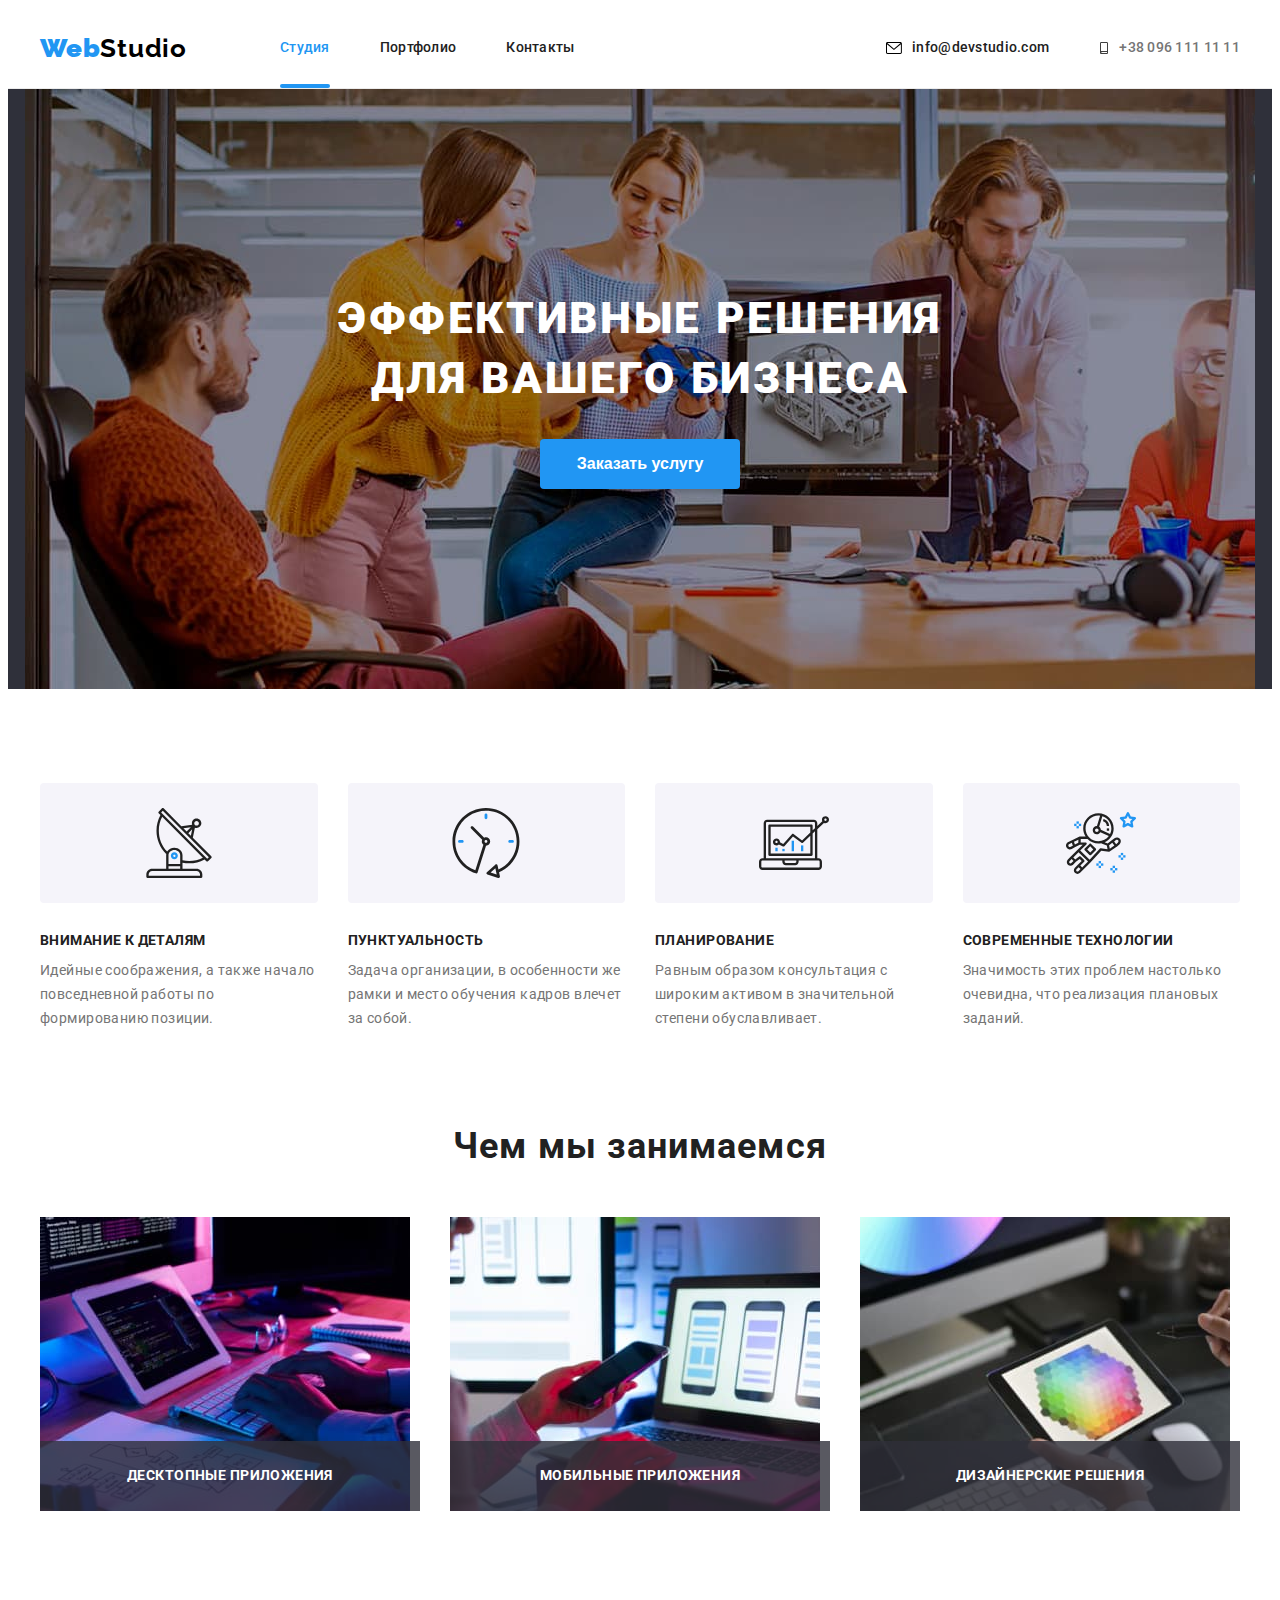
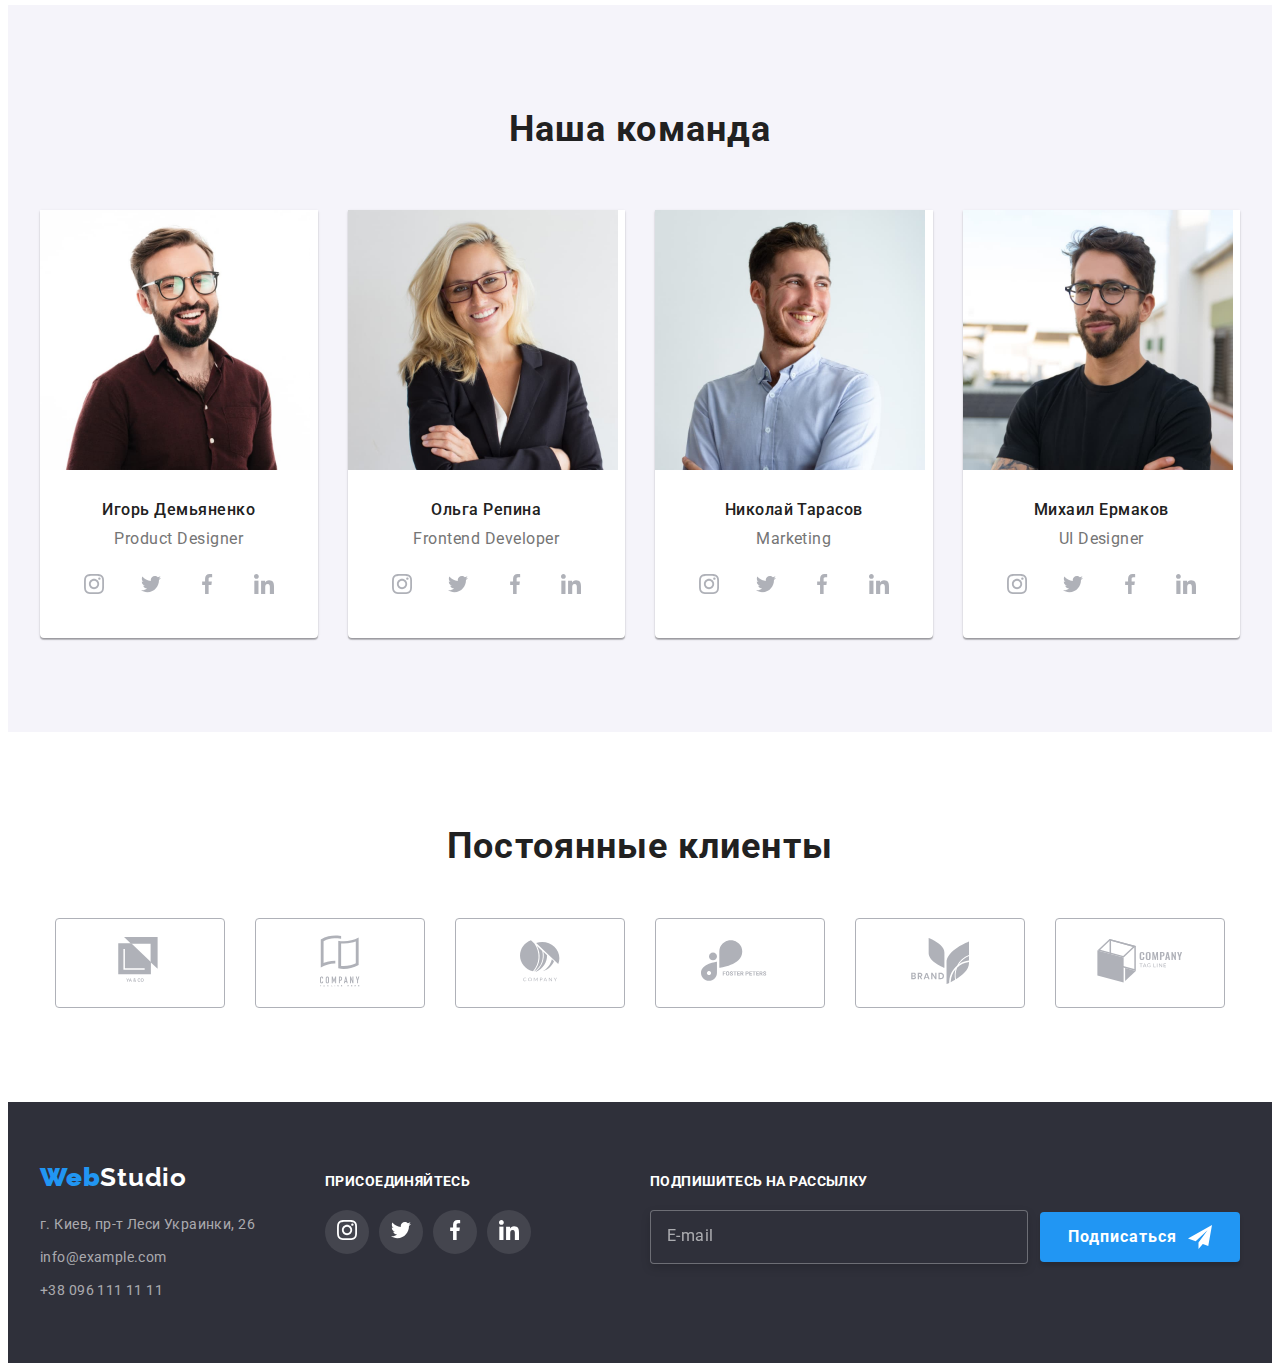
==== commit 99e83ccf: "чекбокс" ====
--- a/index.html
+++ b/index.html
@@ -606,36 +606,36 @@
           
             <label for="" class="modal-form-field">
             Имя
-            <div class="modal-form-block">
+            <span class="modal-form-block">
              <input type="text" name="user-name" class="modal-form-input" required minlength="3">
              <svg class="modal-form-icon">
                <use href="./images/sprite.svg#icon-person"></use>
              </svg>
-             </div>
+             </span>
           </label>
           
           
             <label for="" class="modal-form-field">
              Телефон
-             <div class="modal-form-block">
+             <span class="modal-form-block">
              <input type="tel" name="user-phone" class="modal-form-input" 
              pattern="[0-9]{3}-[0-9]{3}-[0-9]{2}-[0-9]{2}" title="098-111-11-11">
               <svg class="modal-form-icon">
                <use href="./images/sprite.svg#icon-phone"></use>
              </svg>
-              </div>
+              </span>
           </label>
          
          
           
              <label for="" class="modal-form-field">
              Почта
-             <div class="modal-form-block">
+             <span class="modal-form-block modal-mail">
              <input type="email" name="user-mail" class="modal-form-input" required>
               <svg class="modal-form-icon">
                <use href="./images/sprite.svg#icon-email"></use>
              </svg>
-              </div>
+              </span>
           </label>      
                    
                    
@@ -643,8 +643,8 @@
             Комментарий
              <textarea name="user-coment" class="modal-form-coment" placeholder="Введите текст"></textarea>
           </label>
-          <input type="checkbox" name="user-check" class="modal-form-check">
-          <label class="modal-form-check-desk" for="">Соглашаюсь с рассылкой и принимаю <a href=""> Условия договора</a>
+          <input type="checkbox" id="user-term" name="user-check" class="modal-form-check">
+          <label for="user-term" class="modal-form-check-desc" >Соглашаюсь с рассылкой и принимаю <a href=""> Условия договора</a>
           </label>
           <button type="submit" class="modal-form-btn">Отправить</button>
         </form>
--- a/css/styles.css
+++ b/css/styles.css
@@ -655,6 +655,7 @@
   border-radius: 4px;
   outline: none;
   color: rgba(255, 255, 255, 0.6);
+  padding-left: 16px;
 }
 .footer-sign-mail::placeholder {
   font-family: var(--main-font);
@@ -665,7 +666,6 @@
   letter-spacing: 0.03em;
 
   color: rgba(255, 255, 255, 0.6);
-  padding-left: 16px;
   padding-top: 15px;
   padding-bottom: 15px;
 }
@@ -752,14 +752,28 @@
   letter-spacing: 0.03em;
 
   color: #212121;
-  margin-bottom: 12px;
 }
 .modal-form {
   display: flex;
   flex-direction: column;
+  margin-top: 12px;
 }
 .modal-form-block {
+  display: block;
   position: relative;
+  margin-top: 4px;
+  margin-bottom: 10px;
+}
+.modal-form-field {
+  font-family: var(--main-font);
+  font-weight: normal;
+  font-size: 12px;
+  line-height: 1.17;
+  /* identical to box height */
+
+  letter-spacing: 0.01em;
+
+  color: #757575;
 }
 .modal-form-input {
   width: 100%;
@@ -767,17 +781,64 @@
   border: 1px solid rgba(33, 33, 33, 0.2);
   border-radius: 4px;
   padding-left: 42px;
+  cursor: pointer;
+  transition: border-color 250ms cubic-bezier(0.4, 0, 0.2, 1);
+}
+.modal-form-input:focus {
+  outline: none;
+  border-color: var(--accent-color);
 }
 .modal-form-icon {
+  display: block;
   position: absolute;
   width: 18px;
   height: 18px;
   top: 50%;
-    left: 12px;
-    transform: translateY(-50%);
-    transition: fill 250ms cubic-bezier(0.4, 0, 0.2, 1);
-}
-}
+  left: 12px;
+  transform: translateY(-50%);
+  transition: fill 250ms cubic-bezier(0.4, 0, 0.2, 1);
+  fill: #212121;
+}
+.modal-form-input:focus + .modal-form-icon {
+  fill: var(--accent-color);
+}
+.modal-form-coment {
+  width: 100%;
+  height: 120px;
+  border: 1px solid rgba(33, 33, 33, 0.2);
+  border-radius: 4px;
+  margin-top: 4px;
+  padding: 12px 16px;
+  resize: none;
+  font-family: var(--main-font);
+  font-weight: normal;
+  font-size: 12px;
+  line-height: 1.17;
+  letter-spacing: 0.01em;
+  cursor: pointer;
+  transition: border-color 250ms cubic-bezier(0.4, 0, 0.2, 1);
+}
+.modal-form-coment::placeholder {
+  color: rgba(117, 117, 117, 0.5);
+}
+.modal-form-coment:focus {
+  outline: none;
+  border-color: var(--accent-color);
+}
+.modal-form-check-desc::before {
+  display: block;
+  content: "";
+  width: 16px;
+  height: 16px;
+  border: 1px solid #000000;
+}
+.modal-form-check:checked + .modal-form-check-desc::before {
+  background-image: url("../images/icons/vector-check.svg");
+  background-color: var(--accent-color);
+  background-repeat: no-repeat;
+  background-position: center;
+}
+
 /* ======================Конец модального окна============== */
 
 /* =========================ГЛАВНАЯ ПОРТФОЛИО================== */
